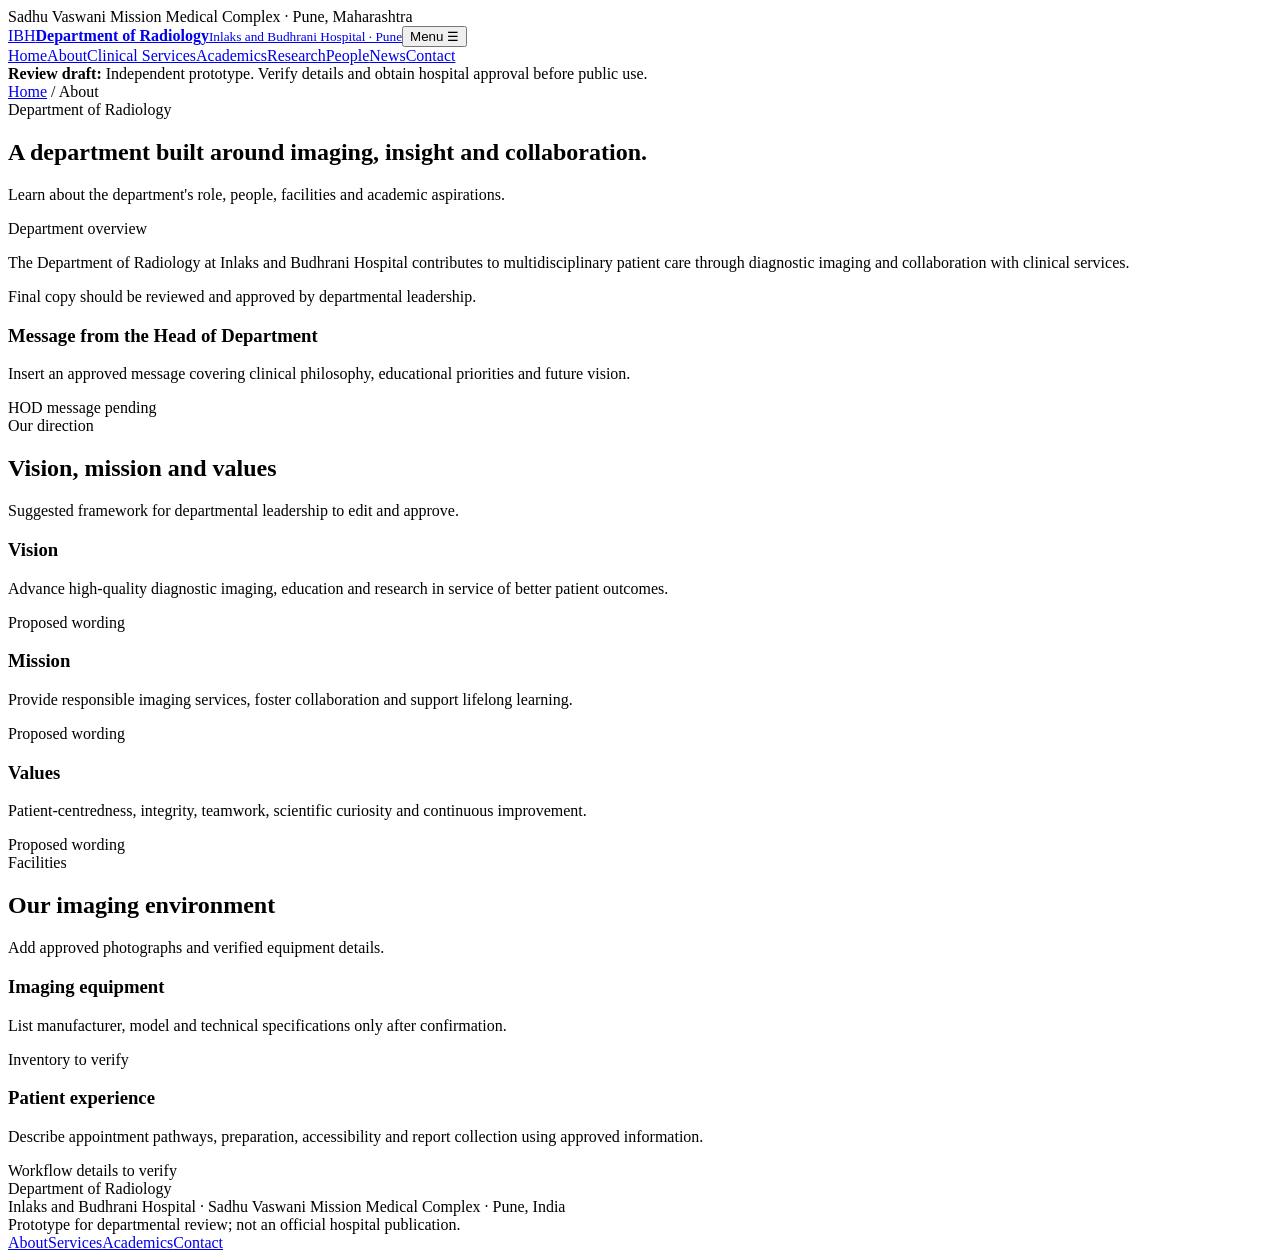
==== about.html @ e0348fce "Add files via upload" ====
<!doctype html><html lang="en"><head><meta charset="utf-8"><meta name="viewport" content="width=device-width,initial-scale=1"><meta name="theme-color" content="#102b43"><meta name="description" content="Department of Radiology, Inlaks and Budhrani Hospital, Pune."><title>About | Department of Radiology</title><link rel="stylesheet" href="assets/css/site.css"></head><body>
<div class="top"><div class="wrap">Sadhu Vaswani Mission Medical Complex · Pune, Maharashtra</div></div>
<header class="head"><div class="wrap navrow"><a class="brand" href="index.html"><span class="seal">IBH</span><span><strong>Department of Radiology</strong><small>Inlaks and Budhrani Hospital · Pune</small></span></a><button class="menu" aria-expanded="false">Menu ☰</button><nav class="nav"><a class="" href="index.html">Home</a><a class="active" href="about.html">About</a><a class="" href="services.html">Clinical Services</a><a class="" href="academics.html">Academics</a><a class="" href="research.html">Research</a><a class="" href="faculty.html">People</a><a class="" href="news.html">News</a><a class="" href="contact.html">Contact</a></nav></div></header>
<div class="notice"><div class="wrap"><b>Review draft:</b> Independent prototype. Verify details and obtain hospital approval before public use.</div></div><section class="hero"><div class="wrap"><div class="crumb"><a href="index.html">Home</a> / About</div><div class="eyebrow">Department of Radiology</div><h1>A department built around imaging, insight and collaboration.</h1><p>Learn about the department's role, people, facilities and academic aspirations.</p></div></section><main><section><div class="wrap grid2"><div><div class="eyebrow">Department overview</div><p class="lead">The Department of Radiology at Inlaks and Budhrani Hospital contributes to multidisciplinary patient care through diagnostic imaging and collaboration with clinical services.</p><p class="muted">Final copy should be reviewed and approved by departmental leadership.</p></div><div class="panel"><h3>Message from the Head of Department</h3><p>Insert an approved message covering clinical philosophy, educational priorities and future vision.</p><span class="placeholder">HOD message pending</span></div></div></section><section class="soft"><div class="wrap"><div class="sectionhead"><div><div class="eyebrow">Our direction</div><h2>Vision, mission and values</h2></div><p>Suggested framework for departmental leadership to edit and approve.</p></div><div class="grid3"><div class="card"><h3>Vision</h3><p>Advance high-quality diagnostic imaging, education and research in service of better patient outcomes.</p><span class="placeholder">Proposed wording</span></div><div class="card"><h3>Mission</h3><p>Provide responsible imaging services, foster collaboration and support lifelong learning.</p><span class="placeholder">Proposed wording</span></div><div class="card"><h3>Values</h3><p>Patient-centredness, integrity, teamwork, scientific curiosity and continuous improvement.</p><span class="placeholder">Proposed wording</span></div></div></div></section><section><div class="wrap"><div class="sectionhead"><div><div class="eyebrow">Facilities</div><h2>Our imaging environment</h2></div><p>Add approved photographs and verified equipment details.</p></div><div class="grid2"><div class="panel"><h3>Imaging equipment</h3><p>List manufacturer, model and technical specifications only after confirmation.</p><span class="placeholder">Inventory to verify</span></div><div class="panel"><h3>Patient experience</h3><p>Describe appointment pathways, preparation, accessibility and report collection using approved information.</p><span class="placeholder">Workflow details to verify</span></div></div></div></section></main>
<footer class="footer"><div class="wrap footrow"><div><div class="footbrand">Department of Radiology</div><div class="footnote">Inlaks and Budhrani Hospital · Sadhu Vaswani Mission Medical Complex · Pune, India<br>Prototype for departmental review; not an official hospital publication.</div></div><div class="footlinks"><a href="about.html">About</a><a href="services.html">Services</a><a href="academics.html">Academics</a><a href="contact.html">Contact</a></div></div></footer><script src="assets/js/site.js"></script></body></html>
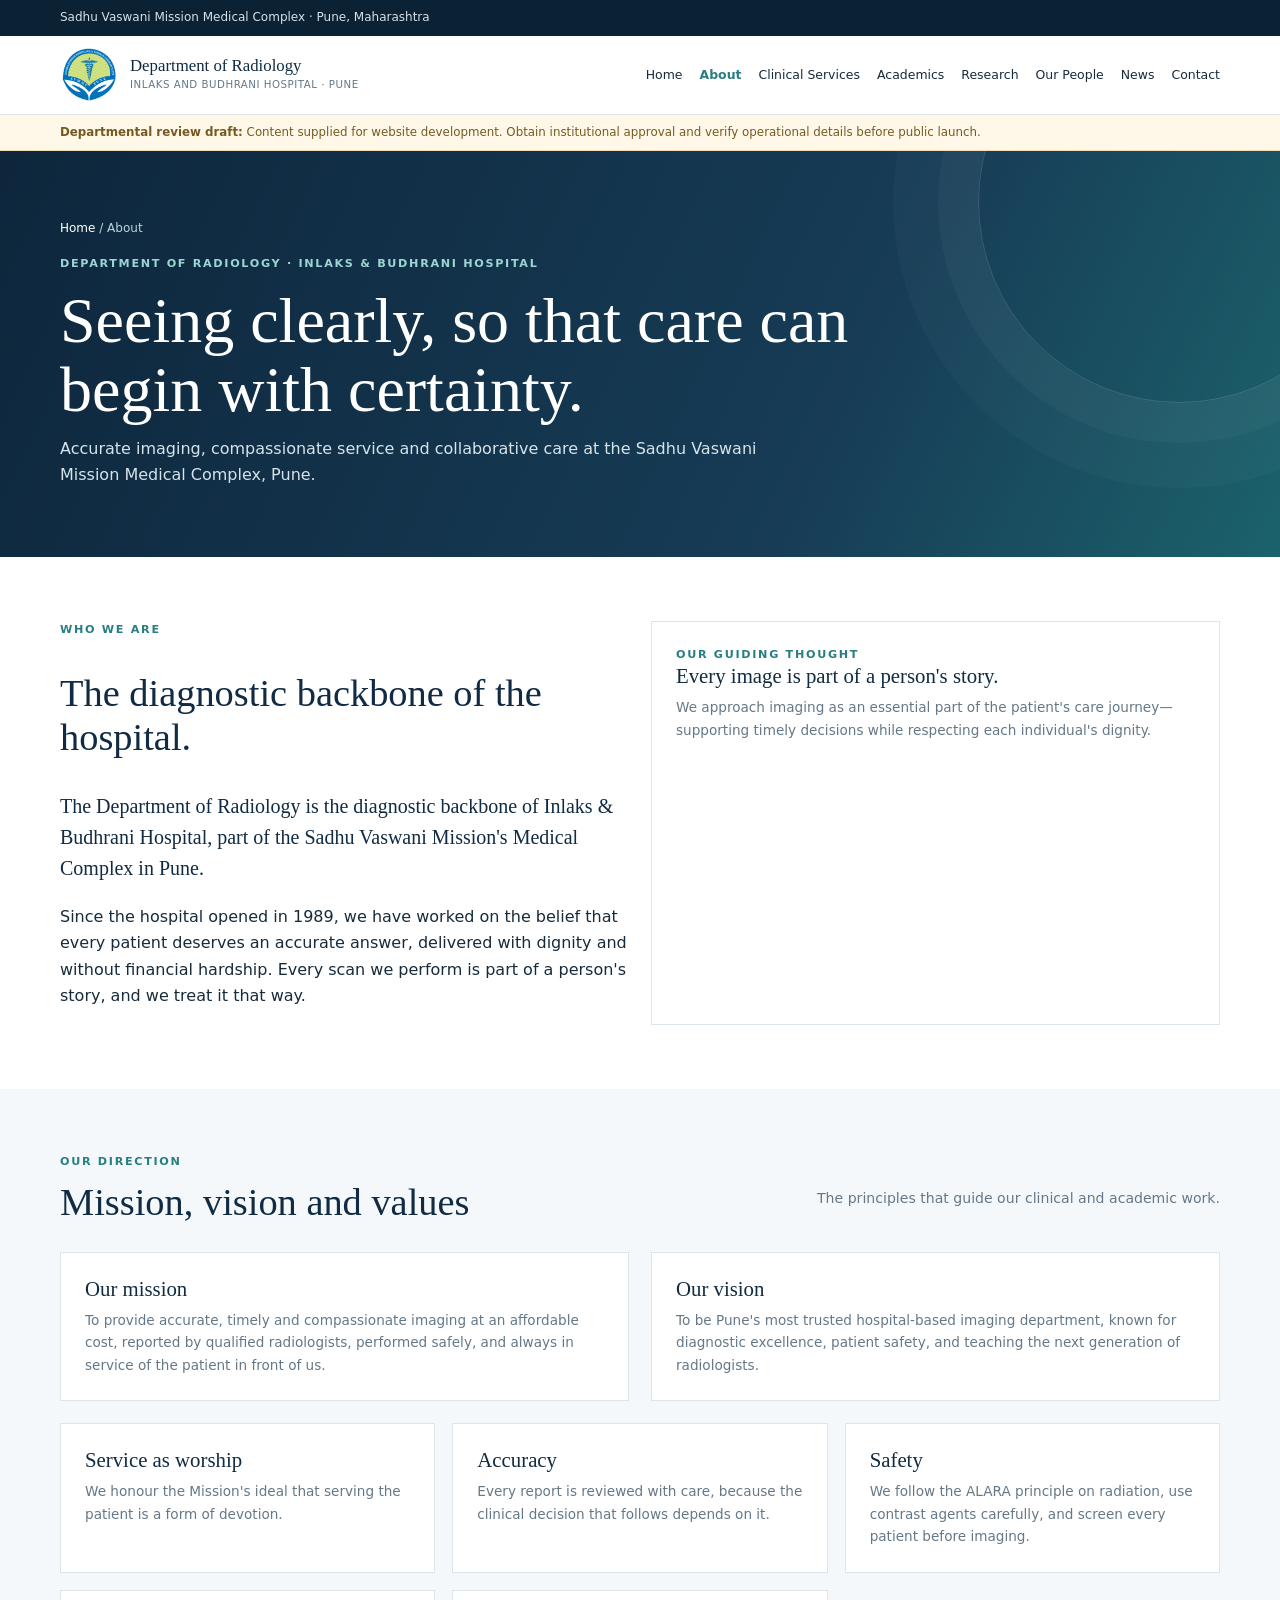
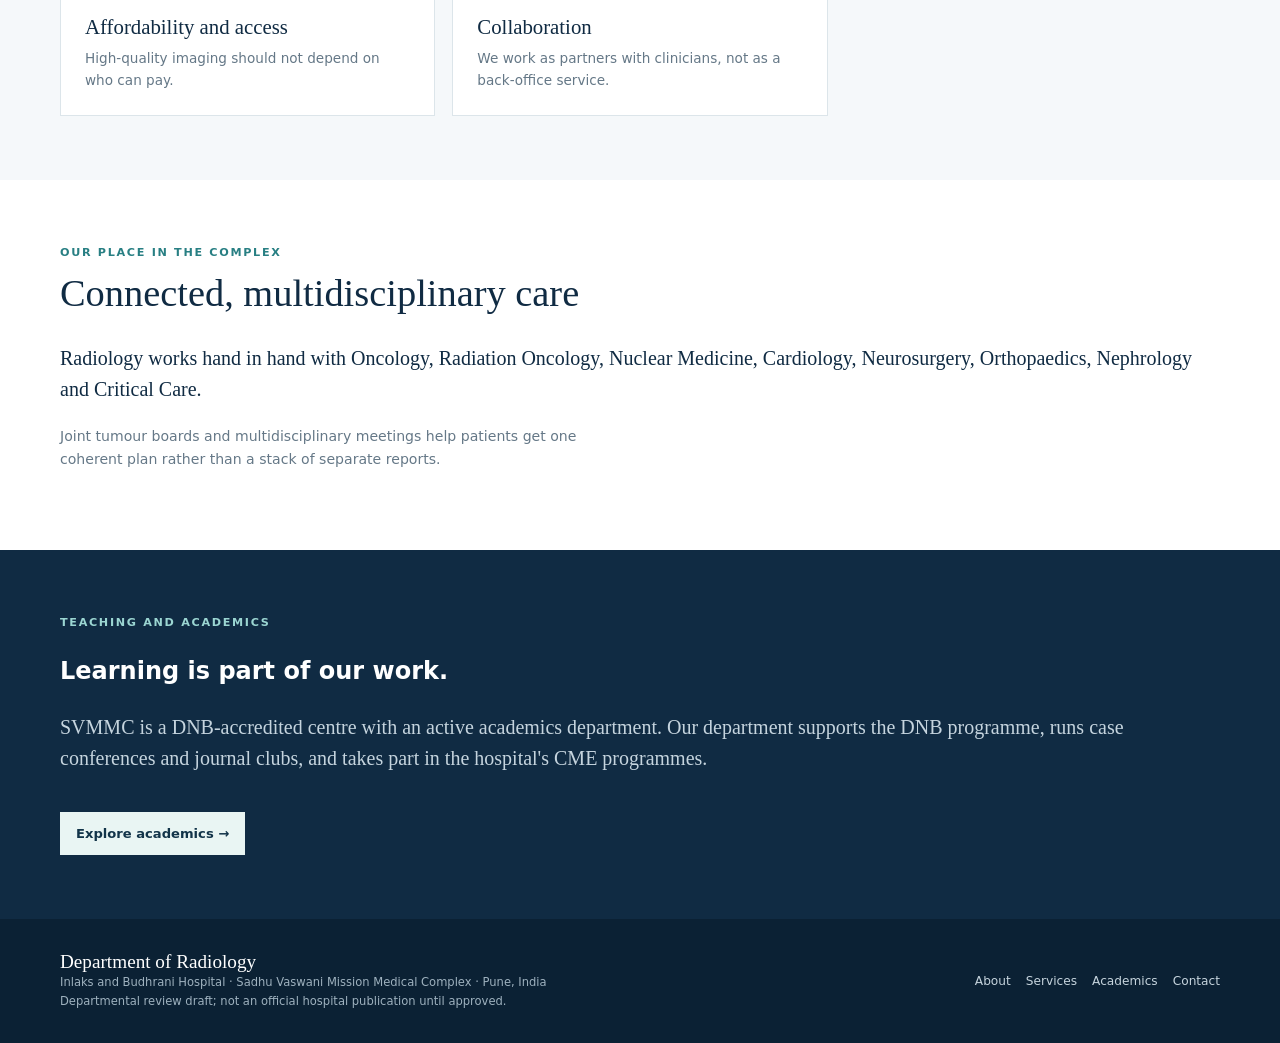
==== commit c28dbd80: "Add files via upload" ====
--- a/about.html
+++ b/about.html
@@ -1,5 +1,9 @@
 <!doctype html><html lang="en"><head><meta charset="utf-8"><meta name="viewport" content="width=device-width,initial-scale=1"><meta name="theme-color" content="#102b43"><meta name="description" content="Department of Radiology, Inlaks and Budhrani Hospital, Pune."><title>About | Department of Radiology</title><link rel="stylesheet" href="assets/css/site.css"></head><body>
 <div class="top"><div class="wrap">Sadhu Vaswani Mission Medical Complex · Pune, Maharashtra</div></div>
-<header class="head"><div class="wrap navrow"><a class="brand" href="index.html"><span class="seal">IBH</span><span><strong>Department of Radiology</strong><small>Inlaks and Budhrani Hospital · Pune</small></span></a><button class="menu" aria-expanded="false">Menu ☰</button><nav class="nav"><a class="" href="index.html">Home</a><a class="active" href="about.html">About</a><a class="" href="services.html">Clinical Services</a><a class="" href="academics.html">Academics</a><a class="" href="research.html">Research</a><a class="" href="faculty.html">People</a><a class="" href="news.html">News</a><a class="" href="contact.html">Contact</a></nav></div></header>
-<div class="notice"><div class="wrap"><b>Review draft:</b> Independent prototype. Verify details and obtain hospital approval before public use.</div></div><section class="hero"><div class="wrap"><div class="crumb"><a href="index.html">Home</a> / About</div><div class="eyebrow">Department of Radiology</div><h1>A department built around imaging, insight and collaboration.</h1><p>Learn about the department's role, people, facilities and academic aspirations.</p></div></section><main><section><div class="wrap grid2"><div><div class="eyebrow">Department overview</div><p class="lead">The Department of Radiology at Inlaks and Budhrani Hospital contributes to multidisciplinary patient care through diagnostic imaging and collaboration with clinical services.</p><p class="muted">Final copy should be reviewed and approved by departmental leadership.</p></div><div class="panel"><h3>Message from the Head of Department</h3><p>Insert an approved message covering clinical philosophy, educational priorities and future vision.</p><span class="placeholder">HOD message pending</span></div></div></section><section class="soft"><div class="wrap"><div class="sectionhead"><div><div class="eyebrow">Our direction</div><h2>Vision, mission and values</h2></div><p>Suggested framework for departmental leadership to edit and approve.</p></div><div class="grid3"><div class="card"><h3>Vision</h3><p>Advance high-quality diagnostic imaging, education and research in service of better patient outcomes.</p><span class="placeholder">Proposed wording</span></div><div class="card"><h3>Mission</h3><p>Provide responsible imaging services, foster collaboration and support lifelong learning.</p><span class="placeholder">Proposed wording</span></div><div class="card"><h3>Values</h3><p>Patient-centredness, integrity, teamwork, scientific curiosity and continuous improvement.</p><span class="placeholder">Proposed wording</span></div></div></div></section><section><div class="wrap"><div class="sectionhead"><div><div class="eyebrow">Facilities</div><h2>Our imaging environment</h2></div><p>Add approved photographs and verified equipment details.</p></div><div class="grid2"><div class="panel"><h3>Imaging equipment</h3><p>List manufacturer, model and technical specifications only after confirmation.</p><span class="placeholder">Inventory to verify</span></div><div class="panel"><h3>Patient experience</h3><p>Describe appointment pathways, preparation, accessibility and report collection using approved information.</p><span class="placeholder">Workflow details to verify</span></div></div></div></section></main>
-<footer class="footer"><div class="wrap footrow"><div><div class="footbrand">Department of Radiology</div><div class="footnote">Inlaks and Budhrani Hospital · Sadhu Vaswani Mission Medical Complex · Pune, India<br>Prototype for departmental review; not an official hospital publication.</div></div><div class="footlinks"><a href="about.html">About</a><a href="services.html">Services</a><a href="academics.html">Academics</a><a href="contact.html">Contact</a></div></div></footer><script src="assets/js/site.js"></script></body></html>+<header class="head"><div class="wrap navrow"><a class="brand" href="index.html"><img class="brand-logo" src="assets/images/hospital-logo.png" alt="Inlaks and Budhrani Hospital logo"><span><strong>Department of Radiology</strong><small>Inlaks and Budhrani Hospital · Pune</small></span></a><button class="menu" aria-expanded="false">Menu ☰</button><nav class="nav"><a href="index.html">Home</a><a href="about.html" class="active">About</a><a href="services.html" >Clinical Services</a><a href="academics.html" >Academics</a><a href="research.html">Research</a><a href="faculty.html" >Our People</a><a href="news.html">News</a><a href="contact.html" >Contact</a></nav></div></header>
+<div class="notice"><div class="wrap"><b>Departmental review draft:</b> Content supplied for website development. Obtain institutional approval and verify operational details before public launch.</div></div>
+<section class="hero"><div class="wrap"><div class="crumb"><a href="index.html">Home</a> / About</div><div class="eyebrow">Department of Radiology · Inlaks & Budhrani Hospital</div><h1>Seeing clearly, so that care can begin with certainty.</h1><p>Accurate imaging, compassionate service and collaborative care at the Sadhu Vaswani Mission Medical Complex, Pune.</p></div></section>
+<main><section><div class="wrap grid2"><div><div class="eyebrow">Who we are</div><h2 style="font:400 2.4rem var(--serif);color:var(--navy)">The diagnostic backbone of the hospital.</h2><p class="lead">The Department of Radiology is the diagnostic backbone of Inlaks & Budhrani Hospital, part of the Sadhu Vaswani Mission's Medical Complex in Pune.</p><p>Since the hospital opened in 1989, we have worked on the belief that every patient deserves an accurate answer, delivered with dignity and without financial hardship. Every scan we perform is part of a person's story, and we treat it that way.</p></div><div class="panel"><div class="eyebrow">Our guiding thought</div><h3>Every image is part of a person's story.</h3><p>We approach imaging as an essential part of the patient's care journey—supporting timely decisions while respecting each individual's dignity.</p></div></div></section>
+<section class="soft"><div class="wrap"><div class="sectionhead"><div><div class="eyebrow">Our direction</div><h2>Mission, vision and values</h2></div><p>The principles that guide our clinical and academic work.</p></div><div class="grid2"><article class="card"><h3>Our mission</h3><p>To provide accurate, timely and compassionate imaging at an affordable cost, reported by qualified radiologists, performed safely, and always in service of the patient in front of us.</p></article><article class="card"><h3>Our vision</h3><p>To be Pune's most trusted hospital-based imaging department, known for diagnostic excellence, patient safety, and teaching the next generation of radiologists.</p></article></div><div class="grid3" style="margin-top:22px"><article class="card"><h3>Service as worship</h3><p>We honour the Mission's ideal that serving the patient is a form of devotion.</p></article><article class="card"><h3>Accuracy</h3><p>Every report is reviewed with care, because the clinical decision that follows depends on it.</p></article><article class="card"><h3>Safety</h3><p>We follow the ALARA principle on radiation, use contrast agents carefully, and screen every patient before imaging.</p></article><article class="card"><h3>Affordability and access</h3><p>High-quality imaging should not depend on who can pay.</p></article><article class="card"><h3>Collaboration</h3><p>We work as partners with clinicians, not as a back-office service.</p></article></div></div></section>
+<section><div class="wrap"><div class="sectionhead"><div><div class="eyebrow">Our place in the complex</div><h2>Connected, multidisciplinary care</h2></div></div><p class="lead">Radiology works hand in hand with Oncology, Radiation Oncology, Nuclear Medicine, Cardiology, Neurosurgery, Orthopaedics, Nephrology and Critical Care.</p><p class="muted">Joint tumour boards and multidisciplinary meetings help patients get one coherent plan rather than a stack of separate reports.</p></div></section>
+<section class="dark"><div class="wrap"><div class="eyebrow">Teaching and academics</div><h2>Learning is part of our work.</h2><p class="lead">SVMMC is a DNB-accredited centre with an active academics department. Our department supports the DNB programme, runs case conferences and journal clubs, and takes part in the hospital's CME programmes.</p><a class="btn light" href="academics.html">Explore academics →</a></div></section></main><footer class="footer"><div class="wrap footrow"><div><div class="footbrand">Department of Radiology</div><div class="footnote">Inlaks and Budhrani Hospital · Sadhu Vaswani Mission Medical Complex · Pune, India<br>Departmental review draft; not an official hospital publication until approved.</div></div><div class="footlinks"><a href="about.html">About</a><a href="services.html">Services</a><a href="academics.html">Academics</a><a href="contact.html">Contact</a></div></div></footer><script src="assets/js/site.js"></script></body></html>
--- a/assets/css/site.css
+++ b/assets/css/site.css
@@ -0,0 +1,23 @@
+:root{--navy:#102b43;--teal:#287f83;--ink:#172b3b;--muted:#657887;--paper:#f5f8fa;--line:#dce5ea;--serif:Georgia,serif;--sans:Inter,system-ui,sans-serif}
+*{box-sizing:border-box}html{scroll-behavior:smooth}body{margin:0;color:var(--ink);font-family:var(--sans);line-height:1.65}a{color:inherit;text-decoration:none}a:hover{color:var(--teal)}.wrap{width:min(1160px,calc(100% - 40px));margin:auto}
+.top{background:#0b2134;color:#d7e2e9;font-size:.75rem;padding:8px 0}.head{position:sticky;top:0;background:#fffF;border-bottom:1px solid var(--line);z-index:5;backdrop-filter:blur(10px)}.navrow{min-height:78px;display:flex;align-items:center;justify-content:space-between;gap:18px}.brand{display:flex;gap:12px;align-items:center}.seal{width:44px;height:44px;border:1px solid #9bb9c2;border-radius:50%;display:grid;place-items:center;color:var(--teal);font:700 1rem var(--serif)}.brand strong{display:block;color:var(--navy);font:1.05rem var(--serif)}.brand small{display:block;color:var(--muted);font-size:.64rem;text-transform:uppercase;letter-spacing:.05em}.nav{display:flex;gap:17px;align-items:center;font-size:.78rem}.nav a.active{color:var(--teal);font-weight:800}.nav .contact{background:var(--navy);color:white;padding:9px 13px}.menu{display:none;padding:8px 12px;background:white;border:1px solid var(--line)}
+.notice{background:#fff8e8;color:#755a20;padding:8px 0;font-size:.74rem;border-bottom:1px solid #f0dfb9}.eyebrow{font-size:.7rem;letter-spacing:.15em;text-transform:uppercase;font-weight:800;color:var(--teal)}
+.hero{background:linear-gradient(115deg,#0d263c,#173c56 65%,#1b626b);color:white;padding:68px 0;position:relative;overflow:hidden}.hero:after{content:"";position:absolute;width:400px;height:400px;border:1px solid #ffffff26;border-radius:50%;right:-100px;top:-150px;box-shadow:0 0 0 40px #ffffff08,0 0 0 85px #ffffff06}.hero .wrap{position:relative;z-index:1}.crumb{font-size:.75rem;color:#bfd4dc;margin-bottom:16px}.crumb a{color:#fff}.hero .eyebrow{color:#9bd6d2}.hero h1{font:400 clamp(2.5rem,5vw,4.1rem)/1.08 var(--serif);margin:12px 0;max-width:850px}.hero p{color:#d6e4eb;max-width:740px;margin:0}.btn{display:inline-block;padding:11px 16px;background:var(--navy);color:#fff;font-weight:750;font-size:.82rem;margin-top:18px}.btn.light{background:#e9f5f3;color:#123449}.homehero{display:grid;grid-template-columns:1.1fr .9fr;align-items:center;gap:35px}.orb{width:300px;max-width:100%;aspect-ratio:1;border:1px solid #d6f1ec55;border-radius:50%;display:grid;place-items:center;margin:auto;background:radial-gradient(circle,#8edbd426,transparent 65%);box-shadow:0 0 0 35px #ffffff08}.orb i{width:42%;aspect-ratio:1;border-radius:50%;background:radial-gradient(circle at 42% 38%,#d7f2ed 0 3%,#83b8bb 4% 10%,#244e65 35%,#10283d 68%);box-shadow:0 0 50px #88ded666}
+section{padding:64px 0}.sectionhead{display:flex;justify-content:space-between;align-items:end;gap:20px;margin-bottom:28px}.sectionhead h2{font:400 clamp(1.9rem,3vw,2.6rem)/1.15 var(--serif);color:var(--navy);margin:8px 0 0}.sectionhead p,.muted{color:var(--muted);font-size:.88rem;max-width:530px}.grid2{display:grid;grid-template-columns:1fr 1fr;gap:22px}.grid3{display:grid;grid-template-columns:repeat(3,1fr);gap:17px}.card,.panel,.profile{border:1px solid var(--line);padding:24px;background:#fff}.card:hover{box-shadow:0 12px 28px #102b4312;transform:translateY(-2px)}.card{transition:.2s}.card h3,.panel h3{font:400 1.3rem var(--serif);color:var(--navy);margin:0 0 8px}.card p,.panel p,.profile p{color:var(--muted);font-size:.85rem;margin:0}.icon{width:40px;height:40px;border-radius:50%;background:#e4f1f0;color:var(--teal);display:grid;place-items:center;margin-bottom:15px}.soft{background:var(--paper)}.dark{background:var(--navy);color:white}.dark h2,.dark h3{color:white}.dark p{color:#c5d4de}.dark .eyebrow{color:#9bd6d2}.callout{padding:18px 22px;background:#fff8e8;border-left:3px solid #c69a39;color:#755a20;font-size:.84rem}.placeholder{display:inline-block;margin-top:12px;background:#fff7e6;border:1px solid #f0dfb9;color:#805f22;padding:3px 7px;font-size:.68rem}.lead{font:400 1.25rem/1.55 var(--serif);color:var(--navy)}.profile .avatar{width:70px;height:70px;border-radius:50%;background:linear-gradient(145deg,#d7e9e8,#9cbec0);display:grid;place-items:center;color:#315a66;font:1.3rem var(--serif);margin-bottom:15px}.profile h3{font:400 1.2rem var(--serif);color:var(--navy);margin:0}.role{font-size:.78rem;color:var(--teal);font-weight:750}.list{color:var(--muted);padding-left:18px}.list li{padding:4px 0}.resource{padding:15px 0;border-bottom:1px solid var(--line)}.resource strong{display:block;font:1.1rem var(--serif);color:var(--navy)}.resource span{font-size:.78rem;color:var(--muted)}
+.footer{background:#0b2134;color:#c6d4dd;padding:32px 0}.footrow{display:flex;justify-content:space-between;gap:20px;align-items:center}.footbrand{font:1.2rem var(--serif);color:white}.footnote{font-size:.72rem;color:#9eb1be;max-width:620px}.footlinks{display:flex;gap:15px;font-size:.76rem;flex-wrap:wrap}.map{background:linear-gradient(135deg,#e5eeee,#f5f7f8);border:1px solid var(--line);padding:35px;text-align:center;display:grid;place-items:center;min-height:220px}.map strong{font:1.4rem var(--serif);color:var(--navy)}
+@media(max-width:950px){.nav{gap:10px;font-size:.7rem}}@media(max-width:740px){.wrap{width:calc(100% - 32px)}.navrow{min-height:70px}.menu{display:block}.nav{display:none;position:absolute;top:70px;left:0;right:0;background:#fff;padding:14px 20px;flex-direction:column;align-items:stretch;border-bottom:1px solid var(--line)}.nav.open{display:flex}.nav a{padding:10px;border-bottom:1px solid #eee}.homehero,.grid2,.grid3{grid-template-columns:1fr}.orb{width:210px}.sectionhead{display:block}.sectionhead p{margin-top:12px}section{padding:50px 0}.footrow{display:block}.footlinks{margin-top:16px}}
+
+/* Department identity and supplied imagery */
+.brand-logo{width:58px;height:58px;object-fit:contain;flex:0 0 auto}
+.profile-photo{width:112px;height:138px;object-fit:cover;object-position:center top;border-radius:4px;margin-bottom:14px;display:block}
+.hero-imaging{position:relative;min-height:280px;overflow:hidden;border:1px solid #ffffff38;background:#0b2134}
+.hero-imaging img{width:100%;height:100%;min-height:280px;object-fit:cover;display:block}
+.hero-imaging span{position:absolute;right:12px;bottom:12px;background:#0b2134df;color:#fff;padding:5px 9px;font-size:.68rem;letter-spacing:.06em;text-transform:uppercase}
+.image-card{padding:0 0 20px;overflow:hidden}
+.image-card img{width:100%;height:165px;object-fit:cover;display:block;margin-bottom:18px}
+.image-card .eyebrow,.image-card h3,.image-card p,.image-card a{margin-left:20px;margin-right:20px}
+.image-card h3{margin-top:6px}
+.image-panel{overflow:hidden}
+.image-panel img{width:calc(100% + 48px);height:190px;object-fit:cover;display:block;margin:-24px -24px 20px}
+.image-disclaimer{font-size:.75rem;color:var(--muted);margin:10px 0 0}
+@media(max-width:760px){.brand-logo{width:46px;height:46px}.hero-imaging{min-height:190px}.hero-imaging img{min-height:190px}.image-panel img{height:160px}}
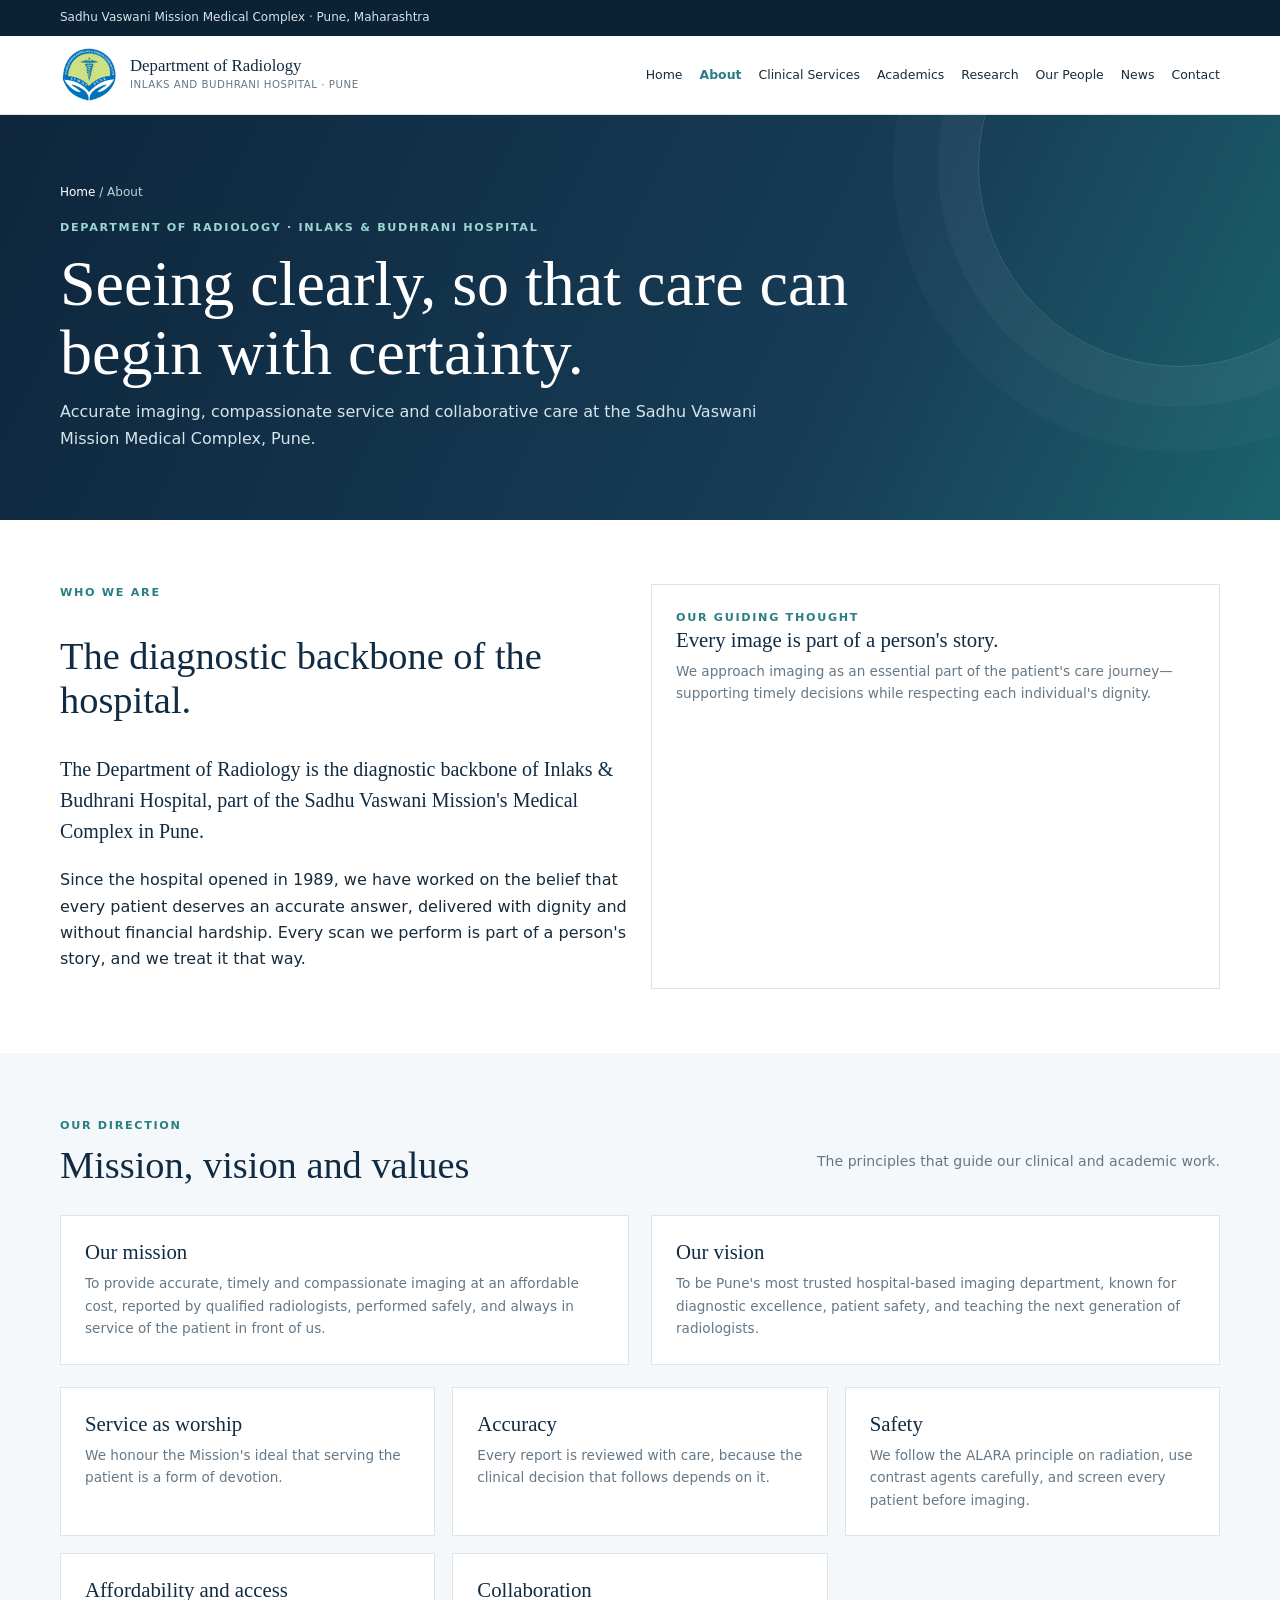
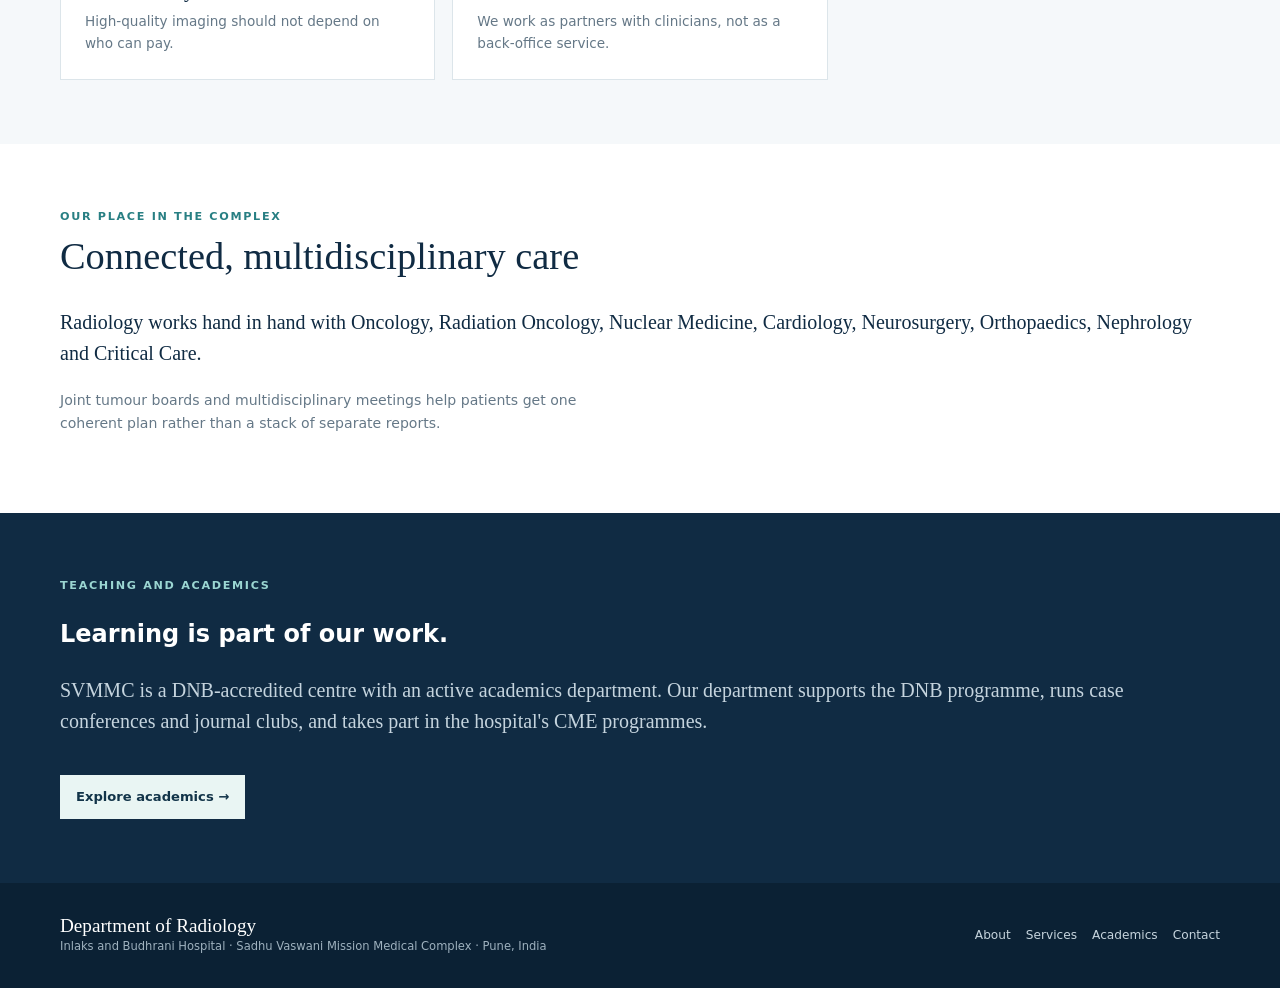
==== commit 6d930a2f: "Add files via upload" ====
--- a/about.html
+++ b/about.html
@@ -1,9 +1,6 @@
-<!doctype html><html lang="en"><head><meta charset="utf-8"><meta name="viewport" content="width=device-width,initial-scale=1"><meta name="theme-color" content="#102b43"><meta name="description" content="Department of Radiology, Inlaks and Budhrani Hospital, Pune."><title>About | Department of Radiology</title><link rel="stylesheet" href="assets/css/site.css"></head><body>
-<div class="top"><div class="wrap">Sadhu Vaswani Mission Medical Complex · Pune, Maharashtra</div></div>
-<header class="head"><div class="wrap navrow"><a class="brand" href="index.html"><img class="brand-logo" src="assets/images/hospital-logo.png" alt="Inlaks and Budhrani Hospital logo"><span><strong>Department of Radiology</strong><small>Inlaks and Budhrani Hospital · Pune</small></span></a><button class="menu" aria-expanded="false">Menu ☰</button><nav class="nav"><a href="index.html">Home</a><a href="about.html" class="active">About</a><a href="services.html" >Clinical Services</a><a href="academics.html" >Academics</a><a href="research.html">Research</a><a href="faculty.html" >Our People</a><a href="news.html">News</a><a href="contact.html" >Contact</a></nav></div></header>
-<div class="notice"><div class="wrap"><b>Departmental review draft:</b> Content supplied for website development. Obtain institutional approval and verify operational details before public launch.</div></div>
-<section class="hero"><div class="wrap"><div class="crumb"><a href="index.html">Home</a> / About</div><div class="eyebrow">Department of Radiology · Inlaks & Budhrani Hospital</div><h1>Seeing clearly, so that care can begin with certainty.</h1><p>Accurate imaging, compassionate service and collaborative care at the Sadhu Vaswani Mission Medical Complex, Pune.</p></div></section>
+<!doctype html><html lang="en"><head><meta charset="utf-8"><meta name="viewport" content="width=device-width,initial-scale=1"><meta name="theme-color" content="#102b43"><meta name="description" content="Department of Radiology, Inlaks and Budhrani Hospital, Pune."><title>About | Department of Radiology</title><link rel="stylesheet" href="assets/css/site.css"></head><body><div class="top"><div class="wrap">Sadhu Vaswani Mission Medical Complex · Pune, Maharashtra</div></div>
+<header class="head"><div class="wrap navrow"><a class="brand" href="index.html"><img class="brand-logo" src="assets/images/hospital-logo.png" alt="Inlaks and Budhrani Hospital logo"><span><strong>Department of Radiology</strong><small>Inlaks and Budhrani Hospital · Pune</small></span></a><button class="menu" aria-expanded="false">Menu ☰</button><nav class="nav"><a class="" href="index.html">Home</a><a class="active" href="about.html">About</a><a class="" href="services.html">Clinical Services</a><a class="" href="academics.html">Academics</a><a class="" href="research.html">Research</a><a class="" href="faculty.html">Our People</a><a class="" href="news.html">News</a><a class="" href="contact.html">Contact</a></nav></div></header><section class="hero"><div class="wrap"><div class="crumb"><a href="index.html">Home</a> / About</div><div class="eyebrow">Department of Radiology · Inlaks & Budhrani Hospital</div><h1>Seeing clearly, so that care can begin with certainty.</h1><p>Accurate imaging, compassionate service and collaborative care at the Sadhu Vaswani Mission Medical Complex, Pune.</p></div></section>
 <main><section><div class="wrap grid2"><div><div class="eyebrow">Who we are</div><h2 style="font:400 2.4rem var(--serif);color:var(--navy)">The diagnostic backbone of the hospital.</h2><p class="lead">The Department of Radiology is the diagnostic backbone of Inlaks & Budhrani Hospital, part of the Sadhu Vaswani Mission's Medical Complex in Pune.</p><p>Since the hospital opened in 1989, we have worked on the belief that every patient deserves an accurate answer, delivered with dignity and without financial hardship. Every scan we perform is part of a person's story, and we treat it that way.</p></div><div class="panel"><div class="eyebrow">Our guiding thought</div><h3>Every image is part of a person's story.</h3><p>We approach imaging as an essential part of the patient's care journey—supporting timely decisions while respecting each individual's dignity.</p></div></div></section>
 <section class="soft"><div class="wrap"><div class="sectionhead"><div><div class="eyebrow">Our direction</div><h2>Mission, vision and values</h2></div><p>The principles that guide our clinical and academic work.</p></div><div class="grid2"><article class="card"><h3>Our mission</h3><p>To provide accurate, timely and compassionate imaging at an affordable cost, reported by qualified radiologists, performed safely, and always in service of the patient in front of us.</p></article><article class="card"><h3>Our vision</h3><p>To be Pune's most trusted hospital-based imaging department, known for diagnostic excellence, patient safety, and teaching the next generation of radiologists.</p></article></div><div class="grid3" style="margin-top:22px"><article class="card"><h3>Service as worship</h3><p>We honour the Mission's ideal that serving the patient is a form of devotion.</p></article><article class="card"><h3>Accuracy</h3><p>Every report is reviewed with care, because the clinical decision that follows depends on it.</p></article><article class="card"><h3>Safety</h3><p>We follow the ALARA principle on radiation, use contrast agents carefully, and screen every patient before imaging.</p></article><article class="card"><h3>Affordability and access</h3><p>High-quality imaging should not depend on who can pay.</p></article><article class="card"><h3>Collaboration</h3><p>We work as partners with clinicians, not as a back-office service.</p></article></div></div></section>
 <section><div class="wrap"><div class="sectionhead"><div><div class="eyebrow">Our place in the complex</div><h2>Connected, multidisciplinary care</h2></div></div><p class="lead">Radiology works hand in hand with Oncology, Radiation Oncology, Nuclear Medicine, Cardiology, Neurosurgery, Orthopaedics, Nephrology and Critical Care.</p><p class="muted">Joint tumour boards and multidisciplinary meetings help patients get one coherent plan rather than a stack of separate reports.</p></div></section>
-<section class="dark"><div class="wrap"><div class="eyebrow">Teaching and academics</div><h2>Learning is part of our work.</h2><p class="lead">SVMMC is a DNB-accredited centre with an active academics department. Our department supports the DNB programme, runs case conferences and journal clubs, and takes part in the hospital's CME programmes.</p><a class="btn light" href="academics.html">Explore academics →</a></div></section></main><footer class="footer"><div class="wrap footrow"><div><div class="footbrand">Department of Radiology</div><div class="footnote">Inlaks and Budhrani Hospital · Sadhu Vaswani Mission Medical Complex · Pune, India<br>Departmental review draft; not an official hospital publication until approved.</div></div><div class="footlinks"><a href="about.html">About</a><a href="services.html">Services</a><a href="academics.html">Academics</a><a href="contact.html">Contact</a></div></div></footer><script src="assets/js/site.js"></script></body></html>+<section class="dark"><div class="wrap"><div class="eyebrow">Teaching and academics</div><h2>Learning is part of our work.</h2><p class="lead">SVMMC is a DNB-accredited centre with an active academics department. Our department supports the DNB programme, runs case conferences and journal clubs, and takes part in the hospital's CME programmes.</p><a class="btn light" href="academics.html">Explore academics →</a></div></section></main><footer class="footer"><div class="wrap footrow"><div><div class="footbrand">Department of Radiology</div><div class="footnote">Inlaks and Budhrani Hospital · Sadhu Vaswani Mission Medical Complex · Pune, India</div></div><div class="footlinks"><a href="about.html">About</a><a href="services.html">Services</a><a href="academics.html">Academics</a><a href="contact.html">Contact</a></div></div></footer><script src="assets/js/site.js"></script></body></html>
